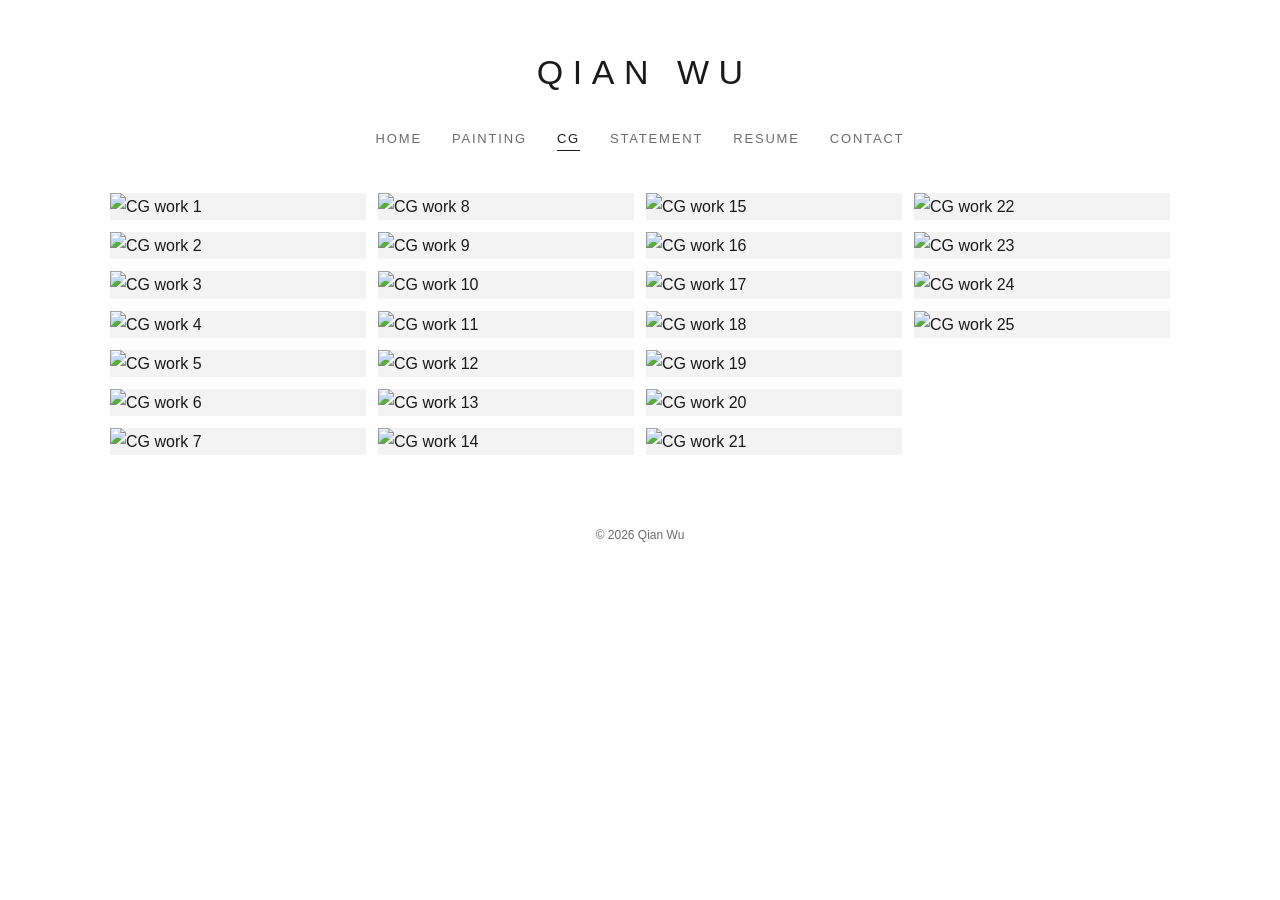
==== cg.html @ 72b53e37 "Add files via upload" ====
<!DOCTYPE html>
<html lang="en">
<head>
  <meta charset="utf-8">
  <meta name="viewport" content="width=device-width, initial-scale=1">
  <title>CG | painting</title>
  <meta name="keywords" content="Artist, China, Oil, Painting, Qian Wu, Shenzhen, Williamsburg, drawing, paintings">
  <link rel="canonical" href="https://www.wu-qian.com/cg">
  <meta property="og:site_name" content="painting">
  <meta property="og:title" content="CG | painting">
  <meta property="og:type" content="website">
  <meta property="og:url" content="https://www.wu-qian.com/cg">
  <meta name="twitter:card" content="summary_large_image">
  <link rel="stylesheet" href="style.css">
</head>
<body>
  <header class="site-header">
    <h1 class="site-title"><a href="index.html">QIAN WU</a></h1>
    <nav class="site-nav" aria-label="Main">
      <ul>
        <li><a href="index.html">Home</a></li>
        <li><a href="painting.html">Painting</a></li>
        <li><a href="cg.html" aria-current="page">CG</a></li>
        <li><a href="statement.html">Statement</a></li>
        <li><a href="resume.html">Resume</a></li>
        <li><a href="contact.html">Contact</a></li>
      </ul>
    </nav>
  </header>

  <main>
    <div class="masonry">
      <a href="images/cg/c01.png" data-lightbox><img src="images/cg/c01.png" alt="CG work 1" loading="lazy"></a>
      <a href="images/cg/c02.jpg" data-lightbox><img src="images/cg/c02.jpg" alt="CG work 2" loading="lazy"></a>
      <a href="images/cg/c03.jpg" data-lightbox><img src="images/cg/c03.jpg" alt="CG work 3" loading="lazy"></a>
      <a href="images/cg/c04.png" data-lightbox><img src="images/cg/c04.png" alt="CG work 4" loading="lazy"></a>
      <a href="images/cg/c05.png" data-lightbox><img src="images/cg/c05.png" alt="CG work 5" loading="lazy"></a>
      <a href="images/cg/c06.png" data-lightbox><img src="images/cg/c06.png" alt="CG work 6" loading="lazy"></a>
      <a href="images/cg/c07.png" data-lightbox><img src="images/cg/c07.png" alt="CG work 7" loading="lazy"></a>
      <a href="images/cg/c08.png" data-lightbox><img src="images/cg/c08.png" alt="CG work 8" loading="lazy"></a>
      <a href="images/cg/c09.png" data-lightbox><img src="images/cg/c09.png" alt="CG work 9" loading="lazy"></a>
      <a href="images/cg/c10.png" data-lightbox><img src="images/cg/c10.png" alt="CG work 10" loading="lazy"></a>
      <a href="images/cg/c11.png" data-lightbox><img src="images/cg/c11.png" alt="CG work 11" loading="lazy"></a>
      <a href="images/cg/c12.png" data-lightbox><img src="images/cg/c12.png" alt="CG work 12" loading="lazy"></a>
      <a href="images/cg/c13.png" data-lightbox><img src="images/cg/c13.png" alt="CG work 13" loading="lazy"></a>
      <a href="images/cg/c14.jpg" data-lightbox><img src="images/cg/c14.jpg" alt="CG work 14" loading="lazy"></a>
      <a href="images/cg/c15.jpg" data-lightbox><img src="images/cg/c15.jpg" alt="CG work 15" loading="lazy"></a>
      <a href="images/cg/c16.jpg" data-lightbox><img src="images/cg/c16.jpg" alt="CG work 16" loading="lazy"></a>
      <a href="images/cg/c17.jpg" data-lightbox><img src="images/cg/c17.jpg" alt="CG work 17" loading="lazy"></a>
      <a href="images/cg/c18.jpg" data-lightbox><img src="images/cg/c18.jpg" alt="CG work 18" loading="lazy"></a>
      <a href="images/cg/c19.png" data-lightbox><img src="images/cg/c19.png" alt="CG work 19" loading="lazy"></a>
      <a href="images/cg/c20.jpeg" data-lightbox><img src="images/cg/c20.jpeg" alt="CG work 20" loading="lazy"></a>
      <a href="images/cg/c21.png" data-lightbox><img src="images/cg/c21.png" alt="CG work 21" loading="lazy"></a>
      <a href="images/cg/c22.png" data-lightbox><img src="images/cg/c22.png" alt="CG work 22" loading="lazy"></a>
      <a href="images/cg/c23.png" data-lightbox><img src="images/cg/c23.png" alt="CG work 23" loading="lazy"></a>
      <a href="images/cg/c24.png" data-lightbox><img src="images/cg/c24.png" alt="CG work 24" loading="lazy"></a>
      <a href="images/cg/c25.png" data-lightbox><img src="images/cg/c25.png" alt="CG work 25" loading="lazy"></a>
    </div>
  </main>

  <footer class="site-footer">&copy; <span id="y">2026</span> Qian Wu</footer>
  <script>document.getElementById('y').textContent = new Date().getFullYear();</script>
  <script src="site.js"></script>
</body>
</html>
---- style.css ----
:root {
  --bg: #ffffff;
  --text: #1a1a1a;
  --muted: #6b6b6b;
  --line: #e4e4e4;
  --max: 1100px;
}

* { box-sizing: border-box; }

html { -webkit-text-size-adjust: 100%; }

body {
  margin: 0;
  background: var(--bg);
  color: var(--text);
  font-family: "Helvetica Neue", Helvetica, Arial, sans-serif;
  font-size: 16px;
  line-height: 1.7;
}

a { color: inherit; text-decoration: none; }

/* ---------- Header ---------- */
.site-header {
  text-align: center;
  padding: 44px 20px 18px;
}

.site-title {
  margin: 0;
  font-size: 34px;
  font-weight: 300;
  letter-spacing: 0.28em;
  text-indent: 0.28em;
}

.site-nav ul {
  list-style: none;
  margin: 22px 0 0;
  padding: 0;
  display: flex;
  flex-wrap: wrap;
  justify-content: center;
  gap: 6px 30px;
}

.site-nav a {
  font-size: 13px;
  letter-spacing: 0.14em;
  text-transform: uppercase;
  color: var(--muted);
  padding: 4px 0;
  border-bottom: 1px solid transparent;
  transition: color 0.2s, border-color 0.2s;
}

.site-nav a:hover,
.site-nav a[aria-current="page"] {
  color: var(--text);
  border-bottom-color: var(--text);
}

/* ---------- Layout ---------- */
main {
  max-width: var(--max);
  margin: 0 auto;
  padding: 24px 20px 70px;
}

.narrow { max-width: 720px; margin: 0 auto; }

/* ---------- Home ---------- */
.hero { text-align: center; margin: 10px auto 0; }
.hero img {
  max-width: 100%;
  max-height: 78vh;
  width: auto;
  height: auto;
  display: inline-block;
}
.caption {
  margin-top: 16px;
  font-size: 14px;
  color: var(--muted);
  line-height: 1.6;
}
.caption span { display: block; }

/* ---------- Painting grid ---------- */
.grid {
  display: grid;
  grid-template-columns: repeat(3, 1fr);
  gap: 14px;
}
.grid a { display: block; overflow: hidden; background: #f3f3f3; aspect-ratio: 1 / 1; }
.grid img {
  width: 100%;
  height: 100%;
  object-fit: cover;
  display: block;
  transition: transform 0.4s ease, opacity 0.2s;
}
.grid a:hover img { transform: scale(1.04); }

/* ---------- CG masonry ---------- */
.masonry { column-count: 4; column-gap: 12px; }
.masonry a { display: block; margin: 0 0 12px; break-inside: avoid; background: #f3f3f3; }
.masonry img { width: 100%; height: auto; display: block; }

/* ---------- Text pages ---------- */
.text p { margin: 0 0 1.5em; }
.text h2 { font-weight: 400; letter-spacing: 0.06em; margin: 0 0 0.6em; font-size: 22px; }
.center { text-align: center; }

.resume dl { margin: 0 0 2em; }
.resume dt { font-weight: 600; letter-spacing: 0.08em; margin-top: 1.6em; font-size: 14px; }
.resume dd { margin: 0.4em 0 0; }
.resume .about { text-align: center; margin-top: 3em; }
.resume .about img { max-width: 100%; height: auto; margin-top: 1.2em; }

/* ---------- Contact ---------- */
.contact-info { text-align: center; margin-bottom: 2em; }
.contact-info a { border-bottom: 1px solid var(--line); }
.contact-info a:hover { border-bottom-color: var(--text); }

form.contact { max-width: 520px; margin: 0 auto; }
form.contact label { display: block; font-size: 13px; letter-spacing: 0.08em; margin: 18px 0 6px; color: var(--muted); }
form.contact input,
form.contact textarea {
  width: 100%;
  font: inherit;
  padding: 10px 12px;
  border: 1px solid #cfcfcf;
  background: #fff;
  border-radius: 0;
}
form.contact input:focus,
form.contact textarea:focus { outline: 2px solid var(--text); outline-offset: -1px; }
form.contact textarea { min-height: 140px; resize: vertical; }
form.contact button {
  margin-top: 22px;
  padding: 11px 38px;
  font: inherit;
  letter-spacing: 0.12em;
  background: var(--text);
  color: #fff;
  border: 1px solid var(--text);
  cursor: pointer;
  transition: background 0.2s, color 0.2s;
}
form.contact button:hover { background: #fff; color: var(--text); }
.hp { position: absolute; left: -9999px; }
.form-status { margin-top: 16px; min-height: 1.5em; font-size: 14px; }

/* ---------- Footer ---------- */
.site-footer {
  text-align: center;
  font-size: 12px;
  color: var(--muted);
  padding: 0 20px 36px;
}

/* ---------- Lightbox ---------- */
.lightbox {
  position: fixed;
  inset: 0;
  background: rgba(255, 255, 255, 0.97);
  display: none;
  align-items: center;
  justify-content: center;
  z-index: 50;
  padding: 30px;
}
.lightbox.open { display: flex; }
.lightbox img { max-width: 100%; max-height: 100%; object-fit: contain; }
.lightbox button {
  position: absolute;
  background: none;
  border: 0;
  font-size: 34px;
  line-height: 1;
  color: var(--text);
  cursor: pointer;
  padding: 14px 18px;
}
.lightbox .close { top: 6px; right: 8px; }
.lightbox .prev { left: 6px; top: 50%; transform: translateY(-50%); }
.lightbox .next { right: 6px; top: 50%; transform: translateY(-50%); }

/* ---------- Responsive ---------- */
@media (max-width: 900px) {
  .masonry { column-count: 3; }
}
@media (max-width: 640px) {
  .site-title { font-size: 26px; }
  .grid { grid-template-columns: repeat(2, 1fr); gap: 8px; }
  .masonry { column-count: 2; column-gap: 8px; }
  .masonry a { margin-bottom: 8px; }
  .site-nav ul { gap: 4px 20px; }
}
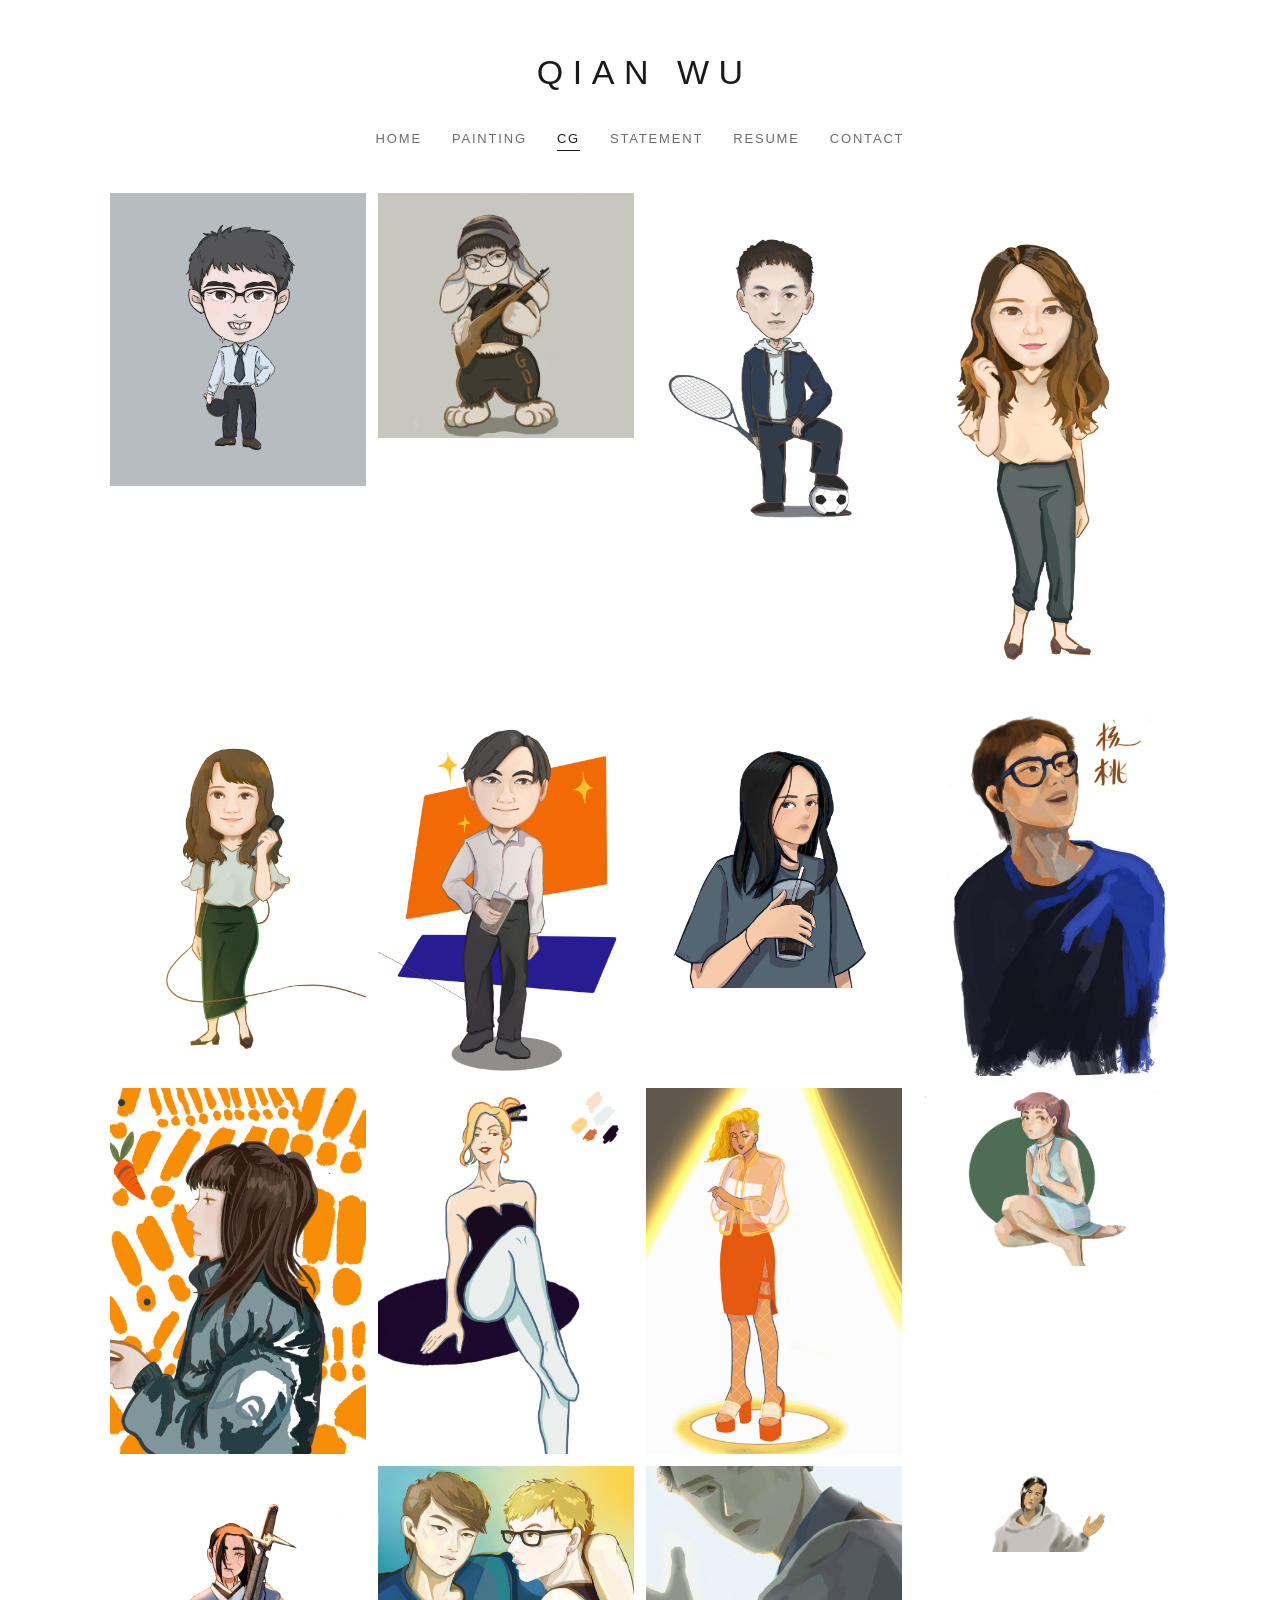
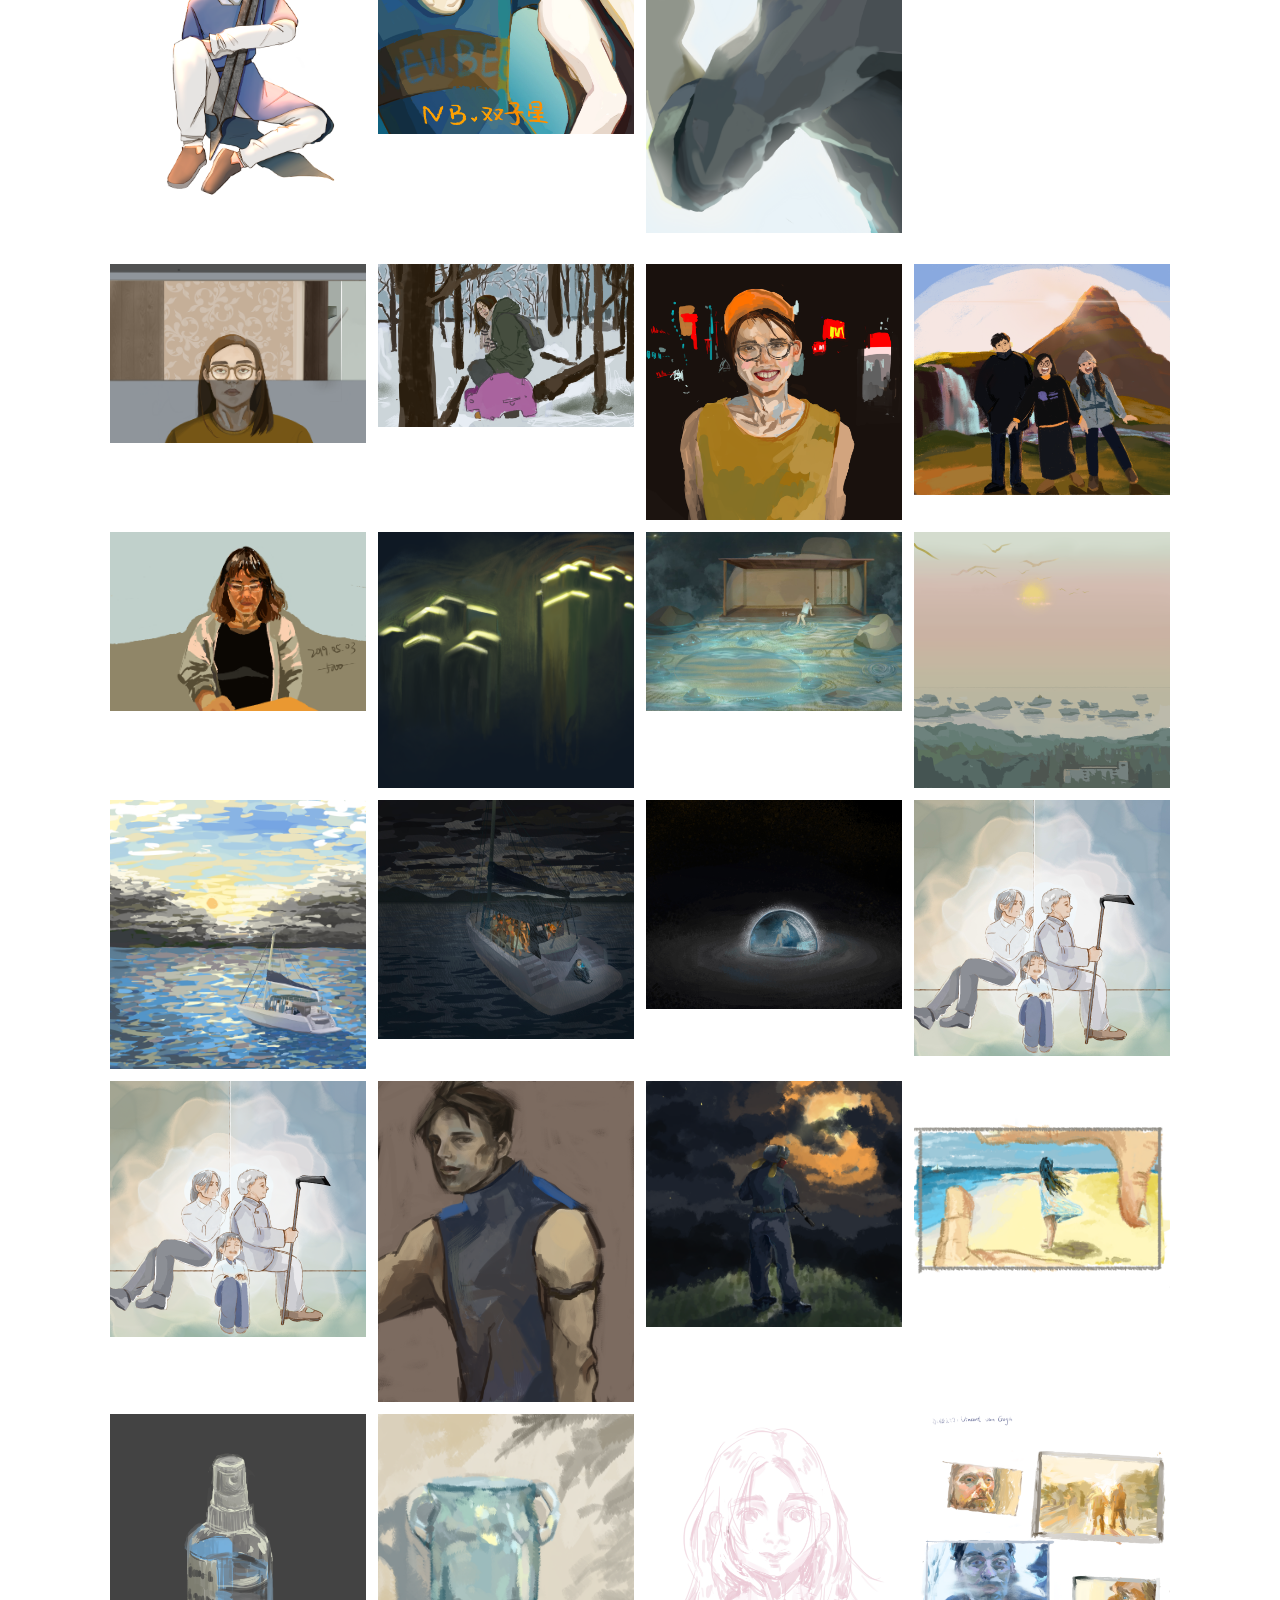
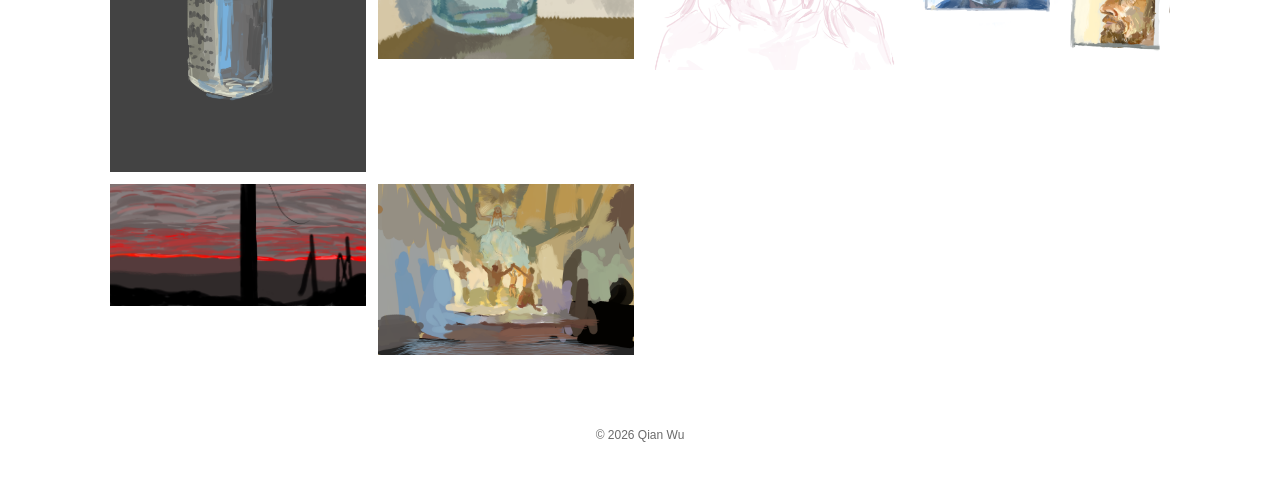
==== commit f547804d: "Add artwork details to galleries Co-authored-by: Copilot <223556219+Copilot@users.noreply.github.com" ====
--- a/cg.html
+++ b/cg.html
@@ -30,31 +30,44 @@
 
   <main>
     <div class="masonry">
-      <a href="images/cg/c01.png" data-lightbox><img src="images/cg/c01.png" alt="CG work 1" loading="lazy"></a>
-      <a href="images/cg/c02.jpg" data-lightbox><img src="images/cg/c02.jpg" alt="CG work 2" loading="lazy"></a>
-      <a href="images/cg/c03.jpg" data-lightbox><img src="images/cg/c03.jpg" alt="CG work 3" loading="lazy"></a>
-      <a href="images/cg/c04.png" data-lightbox><img src="images/cg/c04.png" alt="CG work 4" loading="lazy"></a>
-      <a href="images/cg/c05.png" data-lightbox><img src="images/cg/c05.png" alt="CG work 5" loading="lazy"></a>
-      <a href="images/cg/c06.png" data-lightbox><img src="images/cg/c06.png" alt="CG work 6" loading="lazy"></a>
-      <a href="images/cg/c07.png" data-lightbox><img src="images/cg/c07.png" alt="CG work 7" loading="lazy"></a>
-      <a href="images/cg/c08.png" data-lightbox><img src="images/cg/c08.png" alt="CG work 8" loading="lazy"></a>
-      <a href="images/cg/c09.png" data-lightbox><img src="images/cg/c09.png" alt="CG work 9" loading="lazy"></a>
-      <a href="images/cg/c10.png" data-lightbox><img src="images/cg/c10.png" alt="CG work 10" loading="lazy"></a>
-      <a href="images/cg/c11.png" data-lightbox><img src="images/cg/c11.png" alt="CG work 11" loading="lazy"></a>
-      <a href="images/cg/c12.png" data-lightbox><img src="images/cg/c12.png" alt="CG work 12" loading="lazy"></a>
-      <a href="images/cg/c13.png" data-lightbox><img src="images/cg/c13.png" alt="CG work 13" loading="lazy"></a>
-      <a href="images/cg/c14.jpg" data-lightbox><img src="images/cg/c14.jpg" alt="CG work 14" loading="lazy"></a>
-      <a href="images/cg/c15.jpg" data-lightbox><img src="images/cg/c15.jpg" alt="CG work 15" loading="lazy"></a>
-      <a href="images/cg/c16.jpg" data-lightbox><img src="images/cg/c16.jpg" alt="CG work 16" loading="lazy"></a>
-      <a href="images/cg/c17.jpg" data-lightbox><img src="images/cg/c17.jpg" alt="CG work 17" loading="lazy"></a>
-      <a href="images/cg/c18.jpg" data-lightbox><img src="images/cg/c18.jpg" alt="CG work 18" loading="lazy"></a>
-      <a href="images/cg/c19.png" data-lightbox><img src="images/cg/c19.png" alt="CG work 19" loading="lazy"></a>
-      <a href="images/cg/c20.jpeg" data-lightbox><img src="images/cg/c20.jpeg" alt="CG work 20" loading="lazy"></a>
-      <a href="images/cg/c21.png" data-lightbox><img src="images/cg/c21.png" alt="CG work 21" loading="lazy"></a>
-      <a href="images/cg/c22.png" data-lightbox><img src="images/cg/c22.png" alt="CG work 22" loading="lazy"></a>
-      <a href="images/cg/c23.png" data-lightbox><img src="images/cg/c23.png" alt="CG work 23" loading="lazy"></a>
-      <a href="images/cg/c24.png" data-lightbox><img src="images/cg/c24.png" alt="CG work 24" loading="lazy"></a>
-      <a href="images/cg/c25.png" data-lightbox><img src="images/cg/c25.png" alt="CG work 25" loading="lazy"></a>
+      <a href="images/cg/cg01.png" data-lightbox data-title="Head Portrait" data-year="2018"><img src="images/cg/cg01.png" alt="Head Portrait" loading="lazy"></a>
+      <a href="images/cg/cg02.jpg" data-lightbox data-title="Character Design" data-year="2018"><img src="images/cg/cg02.jpg" alt="Character Design" loading="lazy"></a>
+      <a href="images/cg/previews/cg03.png" data-lightbox data-title="My Brother - Head Portrait" data-year="2019"><img src="images/cg/previews/cg03.png" alt="My Brother - Head Portrait" loading="lazy"></a>
+      <a href="images/cg/cg04.png" data-lightbox data-title="Colleague-Head Portrait" data-year="2019"><img src="images/cg/cg04.png" alt="C0lleague-Head Portrait" loading="lazy"></a>
+      <a href="images/cg/cg05.png" data-lightbox data-title="Sister - Head Portrait" data-year="2019"><img src="images/cg/cg05.png" alt="Sister - Head Portrait" loading="lazy"></a>
+      <a href="images/cg/cg06.png" data-lightbox data-title="Boss - Head Portrait" data-year="2019"><img src="images/cg/cg06.png" alt="Boss - Head Portrait" loading="lazy"></a>
+      <a href="images/cg/cg07.png" data-lightbox data-title="Shihan Du" data-year="2019"><img src="images/cg/cg07.png" alt="Shihan Du" loading="lazy"></a>
+      <a href="images/cg/cg08.png" data-lightbox data-title="Newbee - HAO" data-year="2019"><img src="images/cg/cg08.png" alt="Newbee.HAO" loading="lazy"></a>
+      <a href="images/cg/cg09.png" data-lightbox data-title="Friend" data-year="2019"><img src="images/cg/cg09.png" alt="Friend" loading="lazy"></a>
+      <a href="images/cg/cg10.png" data-lightbox data-title="Grace - Character Design" data-year="2019"><img src="images/cg/cg10.png" alt="Grace - Character Design" loading="lazy"></a>
+      <a href="images/cg/cg11.png" data-lightbox data-title="Character Design" data-year="2019"><img src="images/cg/cg11.png" alt="Character Design" loading="lazy"></a>
+      <a href="images/cg/cg12.png" data-lightbox data-title="Character Design" data-year="2019"><img src="images/cg/cg12.png" alt="Character Design" loading="lazy"></a>
+      <a href="images/cg/cg13.png" data-lightbox data-title="Character Design" data-year="2019"><img src="images/cg/cg13.png" alt="Character Design" loading="lazy"></a>
+      <a href="images/cg/cg14.jpg" data-lightbox data-title="Newbee - Mu&amp;Hao" data-year="2019"><img src="images/cg/cg14.jpg" alt="Newbee_Mu&amp;Hao" loading="lazy"></a>
+      <a href="images/cg/cg15.png" data-lightbox data-title="Women's Day" data-year="2019"><img src="images/cg/cg15.png" alt="Women's Day" loading="lazy"></a>
+      <a href="images/cg/cg16.png" data-lightbox data-title="Cruise" data-year="2019"><img src="images/cg/cg16.png" alt="Cruise" loading="lazy"></a>
+      <a href="images/cg/cg17.png" data-lightbox data-title="Rain" data-year="2019"><img src="images/cg/cg17.png" alt="Rain" loading="lazy"></a>
+      <a href="images/cg/previews/cg18.png" data-lightbox data-title="In The Dark" data-year="2019"><img src="images/cg/previews/cg18.png" alt="In The Dark" loading="lazy"></a>
+      <a href="images/cg/cg19.png" data-lightbox data-title="Skyscraper, Shanghai" data-year="2019"><img src="images/cg/cg19.png" alt="Skyscraper, Shanghai" loading="lazy"></a>
+      <a href="images/cg/cg20.png" data-lightbox data-title="Water Above Rock arden" data-year="2019"><img src="images/cg/cg20.png" alt="Water Above Rock arden" loading="lazy"></a>
+      <a href="images/cg/cg21.png" data-lightbox data-title="Backlight" data-year="2018"><img src="images/cg/cg21.png" alt="Backlight" loading="lazy"></a>
+      <a href="images/cg/cg22.png" data-lightbox data-title="Self-Portrait" data-year="2019"><img src="images/cg/cg22.png" alt="Self-Portrait" loading="lazy"></a>
+      <a href="images/cg/cg23.jpeg" data-lightbox data-title="Draft, Copy from film" data-year="2019"><img src="images/cg/cg23.jpeg" alt="Draft, Copy from film" loading="lazy"></a>
+      <a href="images/cg/previews/cg24.png" data-lightbox data-title="Draft" data-year="2019"><img src="images/cg/previews/cg24.png" alt="Draft" loading="lazy"></a>
+      <a href="images/cg/cg25.jpg" data-lightbox data-title="Iceland Trip" data-year="2019"><img src="images/cg/cg25.jpg" alt="Iceland Trip" loading="lazy"></a>
+      <a href="images/cg/cg26.3.jpg" data-lightbox data-title="cg26.3" data-year="Not listed"><img src="images/cg/cg26.3.jpg" alt="cg26.3" loading="lazy"></a>
+      <a href="images/cg/cg27.jpg" data-lightbox data-title="cg27" data-year="Not listed"><img src="images/cg/cg27.jpg" alt="cg27" loading="lazy"></a>
+      <a href="images/cg/cg28.jpg" data-lightbox data-title="Women's Day" data-year="2019"><img src="images/cg/cg28.jpg" alt="Women's Day" loading="lazy"></a>
+      <a href="images/cg/previews/cg29.png" data-lightbox data-title="cg29" data-year="Not listed"><img src="images/cg/previews/cg29.png" alt="cg29" loading="lazy"></a>
+      <a href="images/cg/previews/cg30.png" data-lightbox data-title="cg30" data-year="Not listed"><img src="images/cg/previews/cg30.png" alt="cg30" loading="lazy"></a>
+      <a href="images/cg/cg31.png" data-lightbox data-title="cg31" data-year="Not listed"><img src="images/cg/cg31.png" alt="cg31" loading="lazy"></a>
+      <a href="images/cg/previews/cg32.png" data-lightbox data-title="cg32" data-year="Not listed"><img src="images/cg/previews/cg32.png" alt="cg32" loading="lazy"></a>
+      <a href="images/cg/cg33.png" data-lightbox data-title="cg33" data-year="Not listed"><img src="images/cg/cg33.png" alt="cg33" loading="lazy"></a>
+      <a href="images/cg/previews/cg34.png" data-lightbox data-title="cg34" data-year="Not listed"><img src="images/cg/previews/cg34.png" alt="cg34" loading="lazy"></a>
+      <a href="images/cg/previews/cg35.png" data-lightbox data-title="cg35" data-year="Not listed"><img src="images/cg/previews/cg35.png" alt="cg35" loading="lazy"></a>
+      <a href="images/cg/cg36.png" data-lightbox data-title="cg36" data-year="Not listed"><img src="images/cg/cg36.png" alt="cg36" loading="lazy"></a>
+      <a href="images/cg/cg37.jpg" data-lightbox data-title="cg37" data-year="Not listed"><img src="images/cg/cg37.jpg" alt="cg37" loading="lazy"></a>
+      <a href="images/cg/previews/cg38.png" data-lightbox data-title="cg38" data-year="Not listed"><img src="images/cg/previews/cg38.png" alt="cg38" loading="lazy"></a>
     </div>
   </main>
 
--- a/style.css
+++ b/style.css
@@ -104,8 +104,13 @@
 .grid a:hover img { transform: scale(1.04); }
 
 /* ---------- CG masonry ---------- */
-.masonry { column-count: 4; column-gap: 12px; }
-.masonry a { display: block; margin: 0 0 12px; break-inside: avoid; background: #f3f3f3; }
+.masonry {
+  display: grid;
+  grid-template-columns: repeat(auto-fill, minmax(min(100%, 240px), 1fr));
+  align-items: start;
+  gap: 12px;
+}
+.masonry a { display: block; background: #f3f3f3; }
 .masonry img { width: 100%; height: auto; display: block; }
 
 /* ---------- Text pages ---------- */
@@ -116,8 +121,30 @@
 .resume dl { margin: 0 0 2em; }
 .resume dt { font-weight: 600; letter-spacing: 0.08em; margin-top: 1.6em; font-size: 14px; }
 .resume dd { margin: 0.4em 0 0; }
-.resume .about { text-align: center; margin-top: 3em; }
-.resume .about img { max-width: 100%; height: auto; margin-top: 1.2em; }
+.resume .about {
+  text-align: left;
+  margin-top: 3em;
+}
+.resume .about h2 {
+  margin: 0 0 18px;
+  font-size: 18px;
+  font-weight: 700;
+  letter-spacing: 0;
+}
+.resume .about img { display: block; width: 360px; max-width: 100%; height: auto; margin: 0 auto 1em; }
+.resume .about h3 {
+  margin: 0;
+  font-size: 26px;
+  font-weight: 700;
+  text-align: left;
+}
+.resume .about p {
+  margin: 0.3em 0 0;
+  font-size: 14px;
+  line-height: 1.5;
+  color: #3e3e3e;
+  text-align: left;
+}
 
 /* ---------- Contact ---------- */
 .contact-info { text-align: center; margin-bottom: 2em; }
@@ -165,17 +192,50 @@
 .lightbox {
   position: fixed;
   inset: 0;
-  background: rgba(255, 255, 255, 0.97);
+  background: #fff;
   display: none;
+  z-index: 50;
+  padding: 26px;
+}
+.lightbox.open { display: flex; }
+.lightbox-content {
+  width: 100%;
+  height: 100%;
+  max-width: 1800px;
+  margin: auto;
+  display: grid;
+  grid-template-columns: 48px minmax(0, 2.4fr) 48px minmax(200px, 0.8fr);
+  align-items: center;
+}
+.lightbox-media {
+  width: 100%;
+  height: 100%;
+  min-width: 0;
+  min-height: 0;
+  display: flex;
   align-items: center;
   justify-content: center;
-  z-index: 50;
-  padding: 30px;
-}
-.lightbox.open { display: flex; }
-.lightbox img { max-width: 100%; max-height: 100%; object-fit: contain; }
+}
+.lightbox-media img {
+  display: block;
+  max-width: 100%;
+  max-height: 100%;
+  object-fit: contain;
+}
+.lightbox-info {
+  align-self: center;
+  padding: 24px 28px;
+  font-size: 14px;
+  line-height: 1.5;
+}
+.lightbox-info h2 {
+  margin: 0 0 18px;
+  font-size: 16px;
+  font-weight: 400;
+}
+.lightbox-info p { margin: 0; }
+.lightbox-info [hidden] { display: none; }
 .lightbox button {
-  position: absolute;
   background: none;
   border: 0;
   font-size: 34px;
@@ -184,18 +244,44 @@
   cursor: pointer;
   padding: 14px 18px;
 }
-.lightbox .close { top: 6px; right: 8px; }
-.lightbox .prev { left: 6px; top: 50%; transform: translateY(-50%); }
-.lightbox .next { right: 6px; top: 50%; transform: translateY(-50%); }
+.lightbox-controls {
+  position: absolute;
+  inset: 4px 6px auto;
+  display: flex;
+  justify-content: space-between;
+  z-index: 1;
+}
+.lightbox-controls button {
+  font-size: 25px;
+  padding: 8px;
+}
+.lightbox .prev,
+.lightbox .next { font-size: 38px; }
+.lightbox.expanded .lightbox-content {
+  grid-template-columns: 48px minmax(0, 1fr) 48px 0;
+}
+.lightbox.expanded .lightbox-info { display: none; }
 
 /* ---------- Responsive ---------- */
-@media (max-width: 900px) {
-  .masonry { column-count: 3; }
-}
 @media (max-width: 640px) {
   .site-title { font-size: 26px; }
   .grid { grid-template-columns: repeat(2, 1fr); gap: 8px; }
-  .masonry { column-count: 2; column-gap: 8px; }
-  .masonry a { margin-bottom: 8px; }
+  .masonry { gap: 8px; }
   .site-nav ul { gap: 4px 20px; }
-}
+  .lightbox { padding: 12px; }
+  .lightbox-content {
+    grid-template-columns: 34px minmax(0, 1fr) 34px;
+    grid-template-rows: minmax(0, 1fr) auto;
+  }
+  .lightbox-media { grid-column: 2; grid-row: 1; }
+  .lightbox .prev { grid-column: 1; grid-row: 1; }
+  .lightbox .next { grid-column: 3; grid-row: 1; }
+  .lightbox-info {
+    grid-column: 2;
+    grid-row: 2;
+    padding: 14px 4px 4px;
+    text-align: center;
+  }
+  .lightbox-info h2 { margin-bottom: 8px; }
+  .lightbox.expanded .lightbox-content { grid-template-columns: 34px minmax(0, 1fr) 34px; }
+}
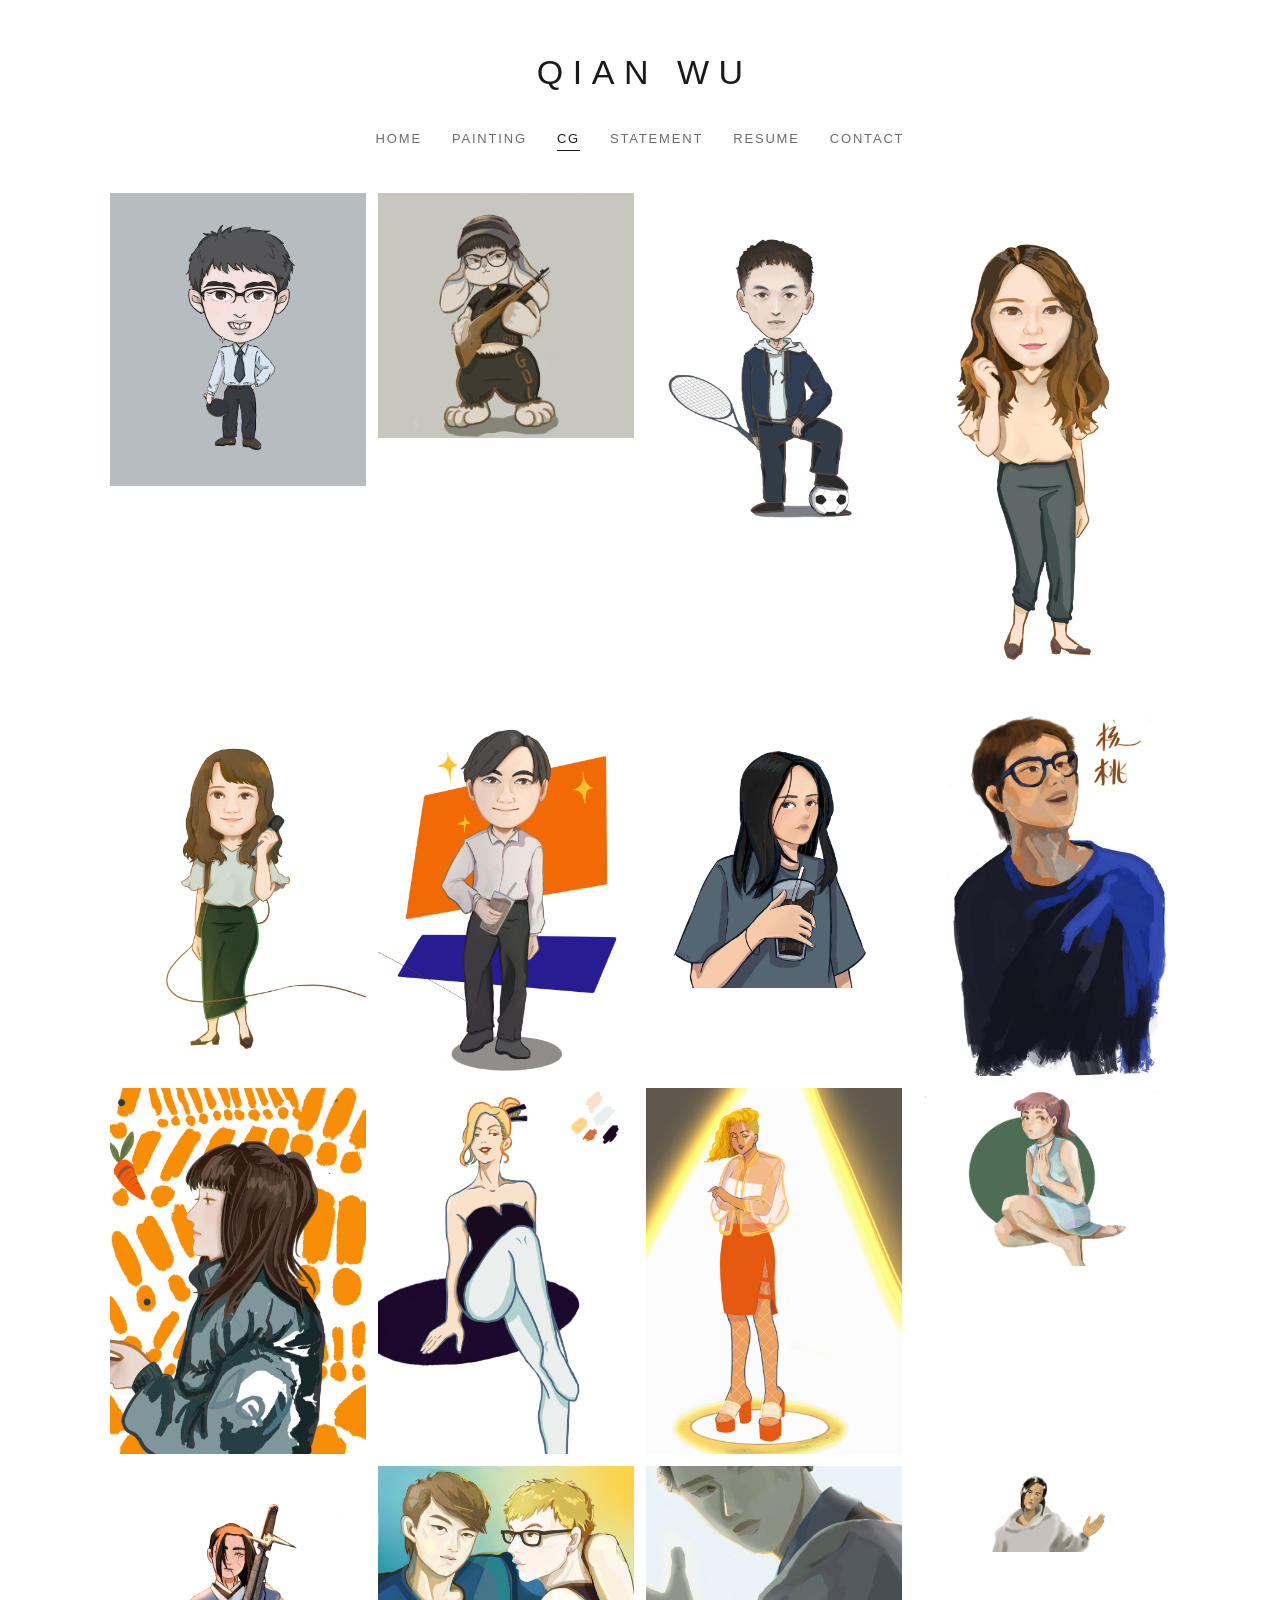
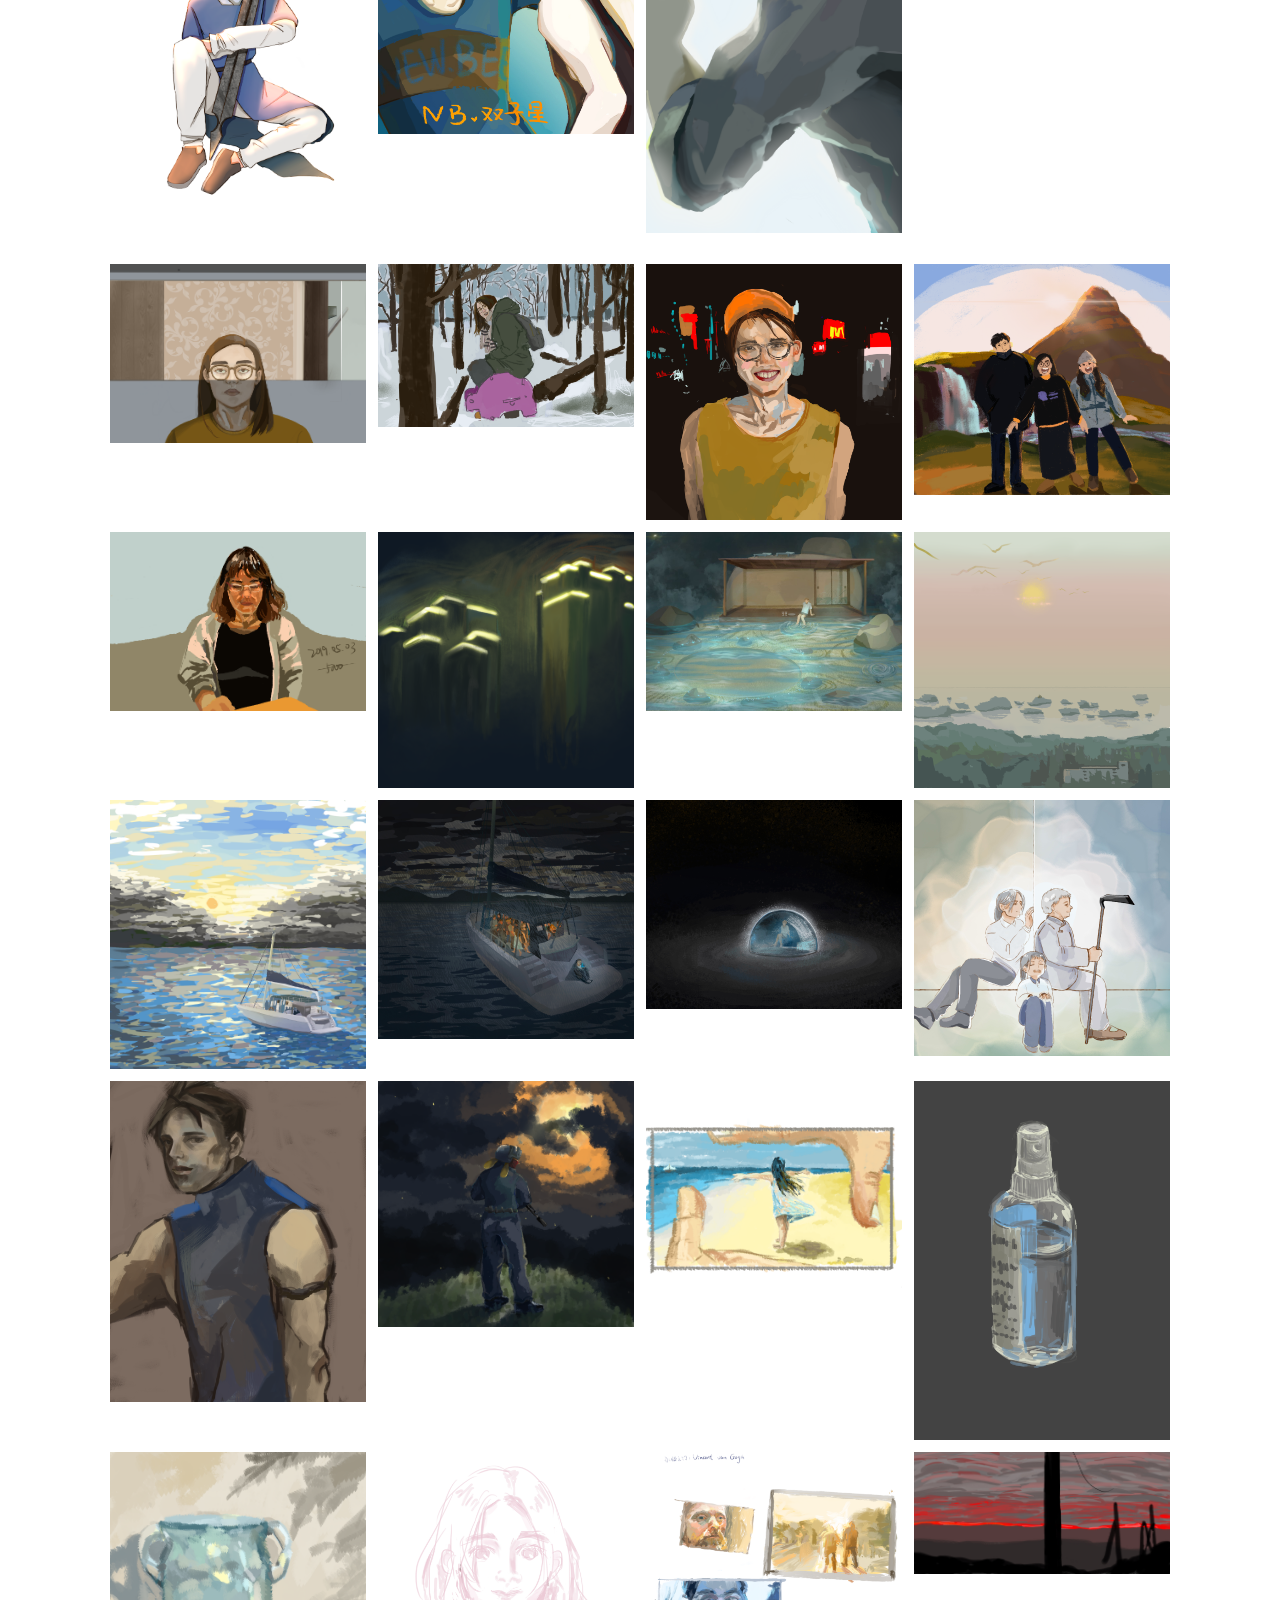
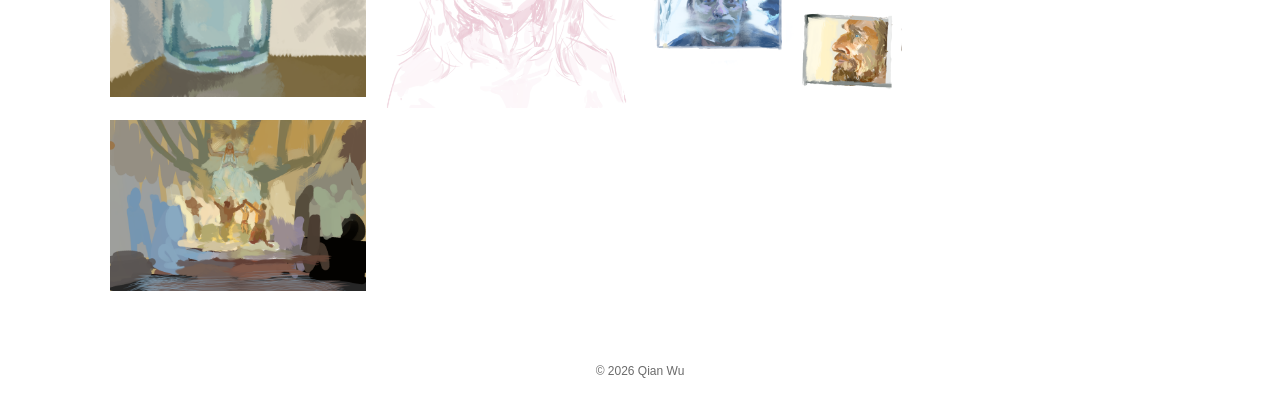
==== commit 8f38e272: "Update artwork portfolio captions Co-authored-by: Copilot <223556219+Copilot@users.noreply.github.co" ====
--- a/cg.html
+++ b/cg.html
@@ -30,44 +30,43 @@
 
   <main>
     <div class="masonry">
-      <a href="images/cg/cg01.png" data-lightbox data-title="Head Portrait" data-year="2018"><img src="images/cg/cg01.png" alt="Head Portrait" loading="lazy"></a>
+      <a href="images/cg/cg01.png" data-lightbox data-title="Ken - Head Portrait" data-year="2018"><img src="images/cg/cg01.png" alt="Ken - Head Portrait" loading="lazy"></a>
       <a href="images/cg/cg02.jpg" data-lightbox data-title="Character Design" data-year="2018"><img src="images/cg/cg02.jpg" alt="Character Design" loading="lazy"></a>
-      <a href="images/cg/previews/cg03.png" data-lightbox data-title="My Brother - Head Portrait" data-year="2019"><img src="images/cg/previews/cg03.png" alt="My Brother - Head Portrait" loading="lazy"></a>
-      <a href="images/cg/cg04.png" data-lightbox data-title="Colleague-Head Portrait" data-year="2019"><img src="images/cg/cg04.png" alt="C0lleague-Head Portrait" loading="lazy"></a>
+      <a href="images/cg/previews/cg03.png" data-lightbox data-title="Brother - Head Portrait" data-year="2019"><img src="images/cg/previews/cg03.png" alt="Brother - Head Portrait" loading="lazy"></a>
+      <a href="images/cg/cg04.png" data-lightbox data-title="Colleague - Head Portrait" data-year="2019"><img src="images/cg/cg04.png" alt="Colleague - Head Portrait" loading="lazy"></a>
       <a href="images/cg/cg05.png" data-lightbox data-title="Sister - Head Portrait" data-year="2019"><img src="images/cg/cg05.png" alt="Sister - Head Portrait" loading="lazy"></a>
       <a href="images/cg/cg06.png" data-lightbox data-title="Boss - Head Portrait" data-year="2019"><img src="images/cg/cg06.png" alt="Boss - Head Portrait" loading="lazy"></a>
       <a href="images/cg/cg07.png" data-lightbox data-title="Shihan Du" data-year="2019"><img src="images/cg/cg07.png" alt="Shihan Du" loading="lazy"></a>
-      <a href="images/cg/cg08.png" data-lightbox data-title="Newbee - HAO" data-year="2019"><img src="images/cg/cg08.png" alt="Newbee.HAO" loading="lazy"></a>
+      <a href="images/cg/cg08.png" data-lightbox data-title="Newbee - HAO" data-year="2019"><img src="images/cg/cg08.png" alt="Newbee - HAO" loading="lazy"></a>
       <a href="images/cg/cg09.png" data-lightbox data-title="Friend" data-year="2019"><img src="images/cg/cg09.png" alt="Friend" loading="lazy"></a>
       <a href="images/cg/cg10.png" data-lightbox data-title="Grace - Character Design" data-year="2019"><img src="images/cg/cg10.png" alt="Grace - Character Design" loading="lazy"></a>
       <a href="images/cg/cg11.png" data-lightbox data-title="Character Design" data-year="2019"><img src="images/cg/cg11.png" alt="Character Design" loading="lazy"></a>
       <a href="images/cg/cg12.png" data-lightbox data-title="Character Design" data-year="2019"><img src="images/cg/cg12.png" alt="Character Design" loading="lazy"></a>
       <a href="images/cg/cg13.png" data-lightbox data-title="Character Design" data-year="2019"><img src="images/cg/cg13.png" alt="Character Design" loading="lazy"></a>
       <a href="images/cg/cg14.jpg" data-lightbox data-title="Newbee - Mu&amp;Hao" data-year="2019"><img src="images/cg/cg14.jpg" alt="Newbee_Mu&amp;Hao" loading="lazy"></a>
-      <a href="images/cg/cg15.png" data-lightbox data-title="Women's Day" data-year="2019"><img src="images/cg/cg15.png" alt="Women's Day" loading="lazy"></a>
-      <a href="images/cg/cg16.png" data-lightbox data-title="Cruise" data-year="2019"><img src="images/cg/cg16.png" alt="Cruise" loading="lazy"></a>
-      <a href="images/cg/cg17.png" data-lightbox data-title="Rain" data-year="2019"><img src="images/cg/cg17.png" alt="Rain" loading="lazy"></a>
-      <a href="images/cg/previews/cg18.png" data-lightbox data-title="In The Dark" data-year="2019"><img src="images/cg/previews/cg18.png" alt="In The Dark" loading="lazy"></a>
-      <a href="images/cg/cg19.png" data-lightbox data-title="Skyscraper, Shanghai" data-year="2019"><img src="images/cg/cg19.png" alt="Skyscraper, Shanghai" loading="lazy"></a>
-      <a href="images/cg/cg20.png" data-lightbox data-title="Water Above Rock arden" data-year="2019"><img src="images/cg/cg20.png" alt="Water Above Rock arden" loading="lazy"></a>
-      <a href="images/cg/cg21.png" data-lightbox data-title="Backlight" data-year="2018"><img src="images/cg/cg21.png" alt="Backlight" loading="lazy"></a>
-      <a href="images/cg/cg22.png" data-lightbox data-title="Self-Portrait" data-year="2019"><img src="images/cg/cg22.png" alt="Self-Portrait" loading="lazy"></a>
-      <a href="images/cg/cg23.jpeg" data-lightbox data-title="Draft, Copy from film" data-year="2019"><img src="images/cg/cg23.jpeg" alt="Draft, Copy from film" loading="lazy"></a>
-      <a href="images/cg/previews/cg24.png" data-lightbox data-title="Draft" data-year="2019"><img src="images/cg/previews/cg24.png" alt="Draft" loading="lazy"></a>
-      <a href="images/cg/cg25.jpg" data-lightbox data-title="Iceland Trip" data-year="2019"><img src="images/cg/cg25.jpg" alt="Iceland Trip" loading="lazy"></a>
-      <a href="images/cg/cg26.3.jpg" data-lightbox data-title="cg26.3" data-year="Not listed"><img src="images/cg/cg26.3.jpg" alt="cg26.3" loading="lazy"></a>
-      <a href="images/cg/cg27.jpg" data-lightbox data-title="cg27" data-year="Not listed"><img src="images/cg/cg27.jpg" alt="cg27" loading="lazy"></a>
+      <a href="images/cg/cg15.png" data-lightbox data-title="Backlight" data-year="2018"><img src="images/cg/cg15.png" alt="Backlight" loading="lazy"></a>
+      <a href="images/cg/cg16.png" data-lightbox data-title="Draft, Self-Portrait" data-year="2019"><img src="images/cg/cg16.png" alt="Draft, Self-Portrait" loading="lazy"></a>
+      <a href="images/cg/cg17.png" data-lightbox data-title="Self-Portrait" data-year="2019"><img src="images/cg/cg17.png" alt="Self-Portrait" loading="lazy"></a>
+      <a href="images/cg/previews/cg18.png" data-lightbox data-title="Self-Portrait" data-year="2018"><img src="images/cg/previews/cg18.png" alt="Self-Portrait" loading="lazy"></a>
+      <a href="images/cg/cg19.png" data-lightbox data-title="Self-Portrait" data-year="2017"><img src="images/cg/cg19.png" alt="Self-Portrait" loading="lazy"></a>
+      <a href="images/cg/cg20.png" data-lightbox data-title="Iceland Trip" data-year="2019"><img src="images/cg/cg20.png" alt="Iceland Trip" loading="lazy"></a>
+      <a href="images/cg/cg21.png" data-lightbox data-title="Mom" data-year="2018"><img src="images/cg/cg21.png" alt="Mom" loading="lazy"></a>
+      <a href="images/cg/cg22.png" data-lightbox data-title="Skyscraper, Shanghai" data-year="2019"><img src="images/cg/cg22.png" alt="Skyscraper, Shanghai" loading="lazy"></a>
+      <a href="images/cg/cg23.jpeg" data-lightbox data-title="Water Above Rock arden" data-year="2019"><img src="images/cg/cg23.jpeg" alt="Water Above Rock arden" loading="lazy"></a>
+      <a href="images/cg/previews/cg24.png" data-lightbox data-title="Landscape, Hongkong" data-year="2019"><img src="images/cg/previews/cg24.png" alt="Landscape, Hongkong" loading="lazy"></a>
+      <a href="images/cg/cg25.jpg" data-lightbox data-title="Cruise" data-year="2019"><img src="images/cg/cg25.jpg" alt="Cruise" loading="lazy"></a>
+      <a href="images/cg/cg26.3.jpg" data-lightbox data-title="Rain" data-year="2019"><img src="images/cg/cg26.3.jpg" alt="Rain" loading="lazy"></a>
+      <a href="images/cg/cg27.jpg" data-lightbox data-title="In The Dark" data-year="2019"><img src="images/cg/cg27.jpg" alt="In The Dark" loading="lazy"></a>
       <a href="images/cg/cg28.jpg" data-lightbox data-title="Women's Day" data-year="2019"><img src="images/cg/cg28.jpg" alt="Women's Day" loading="lazy"></a>
-      <a href="images/cg/previews/cg29.png" data-lightbox data-title="cg29" data-year="Not listed"><img src="images/cg/previews/cg29.png" alt="cg29" loading="lazy"></a>
-      <a href="images/cg/previews/cg30.png" data-lightbox data-title="cg30" data-year="Not listed"><img src="images/cg/previews/cg30.png" alt="cg30" loading="lazy"></a>
-      <a href="images/cg/cg31.png" data-lightbox data-title="cg31" data-year="Not listed"><img src="images/cg/cg31.png" alt="cg31" loading="lazy"></a>
-      <a href="images/cg/previews/cg32.png" data-lightbox data-title="cg32" data-year="Not listed"><img src="images/cg/previews/cg32.png" alt="cg32" loading="lazy"></a>
-      <a href="images/cg/cg33.png" data-lightbox data-title="cg33" data-year="Not listed"><img src="images/cg/cg33.png" alt="cg33" loading="lazy"></a>
-      <a href="images/cg/previews/cg34.png" data-lightbox data-title="cg34" data-year="Not listed"><img src="images/cg/previews/cg34.png" alt="cg34" loading="lazy"></a>
-      <a href="images/cg/previews/cg35.png" data-lightbox data-title="cg35" data-year="Not listed"><img src="images/cg/previews/cg35.png" alt="cg35" loading="lazy"></a>
-      <a href="images/cg/cg36.png" data-lightbox data-title="cg36" data-year="Not listed"><img src="images/cg/cg36.png" alt="cg36" loading="lazy"></a>
-      <a href="images/cg/cg37.jpg" data-lightbox data-title="cg37" data-year="Not listed"><img src="images/cg/cg37.jpg" alt="cg37" loading="lazy"></a>
-      <a href="images/cg/previews/cg38.png" data-lightbox data-title="cg38" data-year="Not listed"><img src="images/cg/previews/cg38.png" alt="cg38" loading="lazy"></a>
+      <a href="images/cg/previews/cg30.png" data-lightbox data-title="Character Design" data-year="2018"><img src="images/cg/previews/cg30.png" alt="Character Design" loading="lazy"></a>
+      <a href="images/cg/cg31.png" data-lightbox data-title="Character Design - ToveLo" data-year="2018"><img src="images/cg/cg31.png" alt="Character Design - ToveLo" loading="lazy"></a>
+      <a href="images/cg/previews/cg32.png" data-lightbox data-title="Draft, Beach" data-year="2018"><img src="images/cg/previews/cg32.png" alt="Draft, Beach" loading="lazy"></a>
+      <a href="images/cg/cg33.png" data-lightbox data-title="Draft, Bottle" data-year="2017"><img src="images/cg/cg33.png" alt="Draft, Bottle" loading="lazy"></a>
+      <a href="images/cg/previews/cg34.png" data-lightbox data-title="Draft, Glass Vase" data-year="2018"><img src="images/cg/previews/cg34.png" alt="Draft, Glass Vase" loading="lazy"></a>
+      <a href="images/cg/previews/cg35.png" data-lightbox data-title="Draft" data-year="2018"><img src="images/cg/previews/cg35.png" alt="Draft" loading="lazy"></a>
+      <a href="images/cg/cg36.png" data-lightbox data-title="Draft - Reference Study from Film " data-year="2019"><img src="images/cg/cg36.png" alt="Draft - Reference Study from Film" loading="lazy"></a>
+      <a href="images/cg/cg37.jpg" data-lightbox data-title="Draft - Reference Study" data-year="2017"><img src="images/cg/cg37.jpg" alt="Draft - Reference Study" loading="lazy"></a>
+      <a href="images/cg/previews/cg38.png" data-lightbox data-title="Draft - Reference Study " data-year="2017"><img src="images/cg/previews/cg38.png" alt="Draft - Reference Study " loading="lazy"></a>
     </div>
   </main>
 
